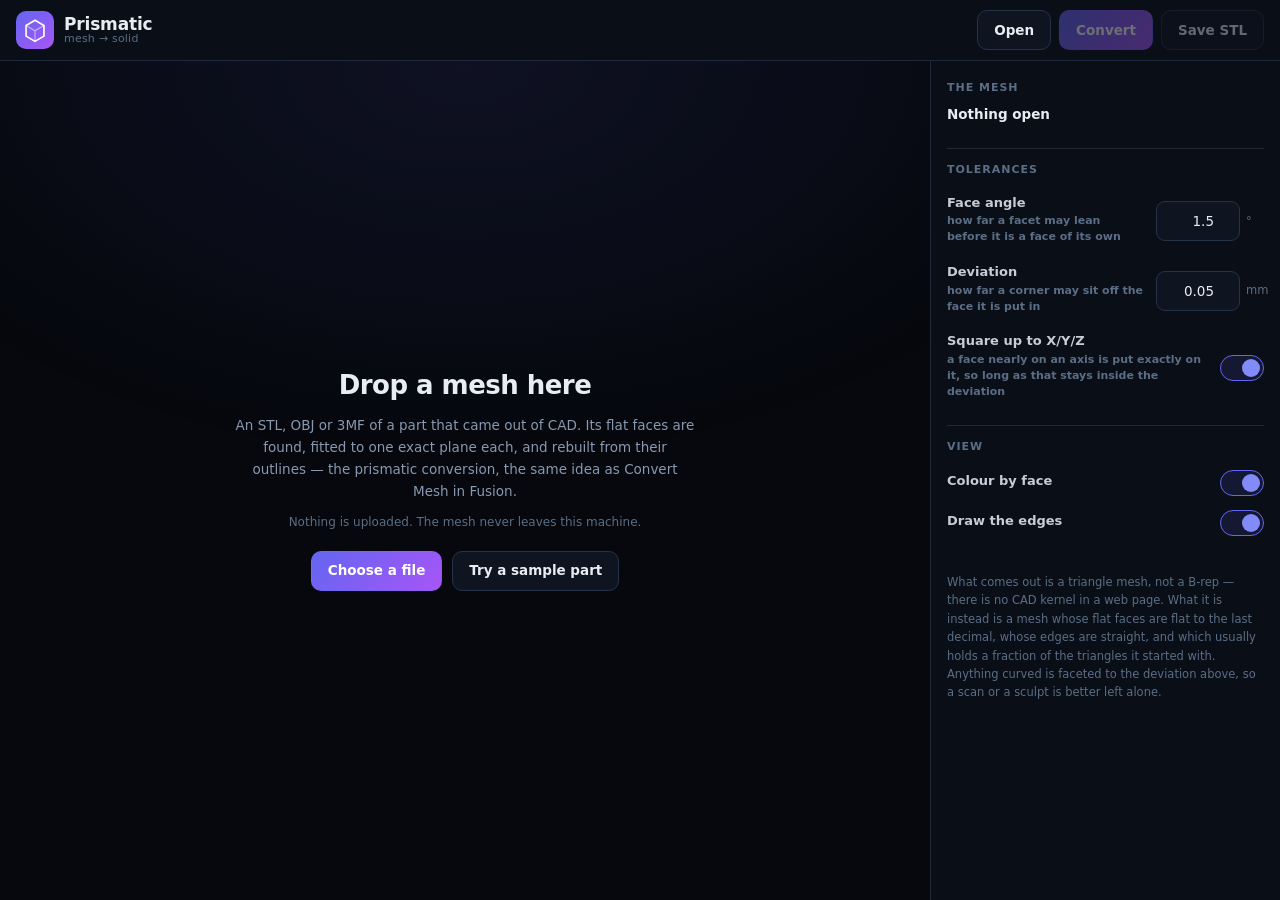
==== prismatic/index.html @ 657458a9 "Make it its own app rather than part of the slicer The conversion is a different job from slicing, s" ====
<!doctype html>
<html lang="en">
<head>
<meta charset="utf-8"/>
<meta name="viewport" content="width=device-width, initial-scale=1, viewport-fit=cover"/>
<meta name="color-scheme" content="dark"/>
<title>Prismatic — mesh to solid</title>
<meta name="description" content="Turn a triangle mesh back into a prismatic solid in the browser: the flat faces are found and fitted to one exact plane each, the corners are put back where their planes cross, and every face is rebuilt from its outline. Nothing is uploaded."/>
<link rel="icon" type="image/svg+xml" href="data:image/svg+xml,%3Csvg xmlns='http://www.w3.org/2000/svg' viewBox='0 0 32 32'%3E%3Crect width='32' height='32' rx='7' fill='%236366f1'/%3E%3Cpath d='M16 5l10 6v10l-10 6-10-6V11z' fill='none' stroke='white' stroke-width='2' stroke-linejoin='round' opacity='.95'/%3E%3Cpath d='M16 5v22M6 11l10 6 10-6' fill='none' stroke='white' stroke-width='1.4' opacity='.5'/%3E%3C/svg%3E"/>
<link rel="stylesheet" href="../styles/main.css"/>
<link rel="stylesheet" href="style.css"/>
</head>
<body>

<header class="pr-top">
  <div class="pr-brand">
    <span class="pr-mark" aria-hidden="true">
      <svg viewBox="0 0 32 32" width="26" height="26"><path d="M16 4l11 6.5v13L16 30 5 23.5v-13z" fill="none" stroke="currentColor" stroke-width="2" stroke-linejoin="round"/><path d="M5 10.5l11 6.5 11-6.5M16 17v13" fill="none" stroke="currentColor" stroke-width="1.3" opacity=".55"/></svg>
    </span>
    <span class="pr-name">Prismatic<small>mesh → solid</small></span>
  </div>
  <div class="pr-actions">
    <button class="pr-btn" id="btn-open" type="button">Open</button>
    <button class="pr-btn primary" id="btn-convert" type="button" disabled>Convert</button>
    <button class="pr-btn" id="btn-export" type="button" disabled>Save STL</button>
  </div>
</header>

<main class="pr-main">
  <section class="pr-stage">
    <canvas id="view"></canvas>

    <div class="pr-empty" id="empty">
      <div class="pr-empty-card">
        <h1>Drop a mesh here</h1>
        <p>An STL, OBJ or 3MF of a part that came out of CAD. Its flat faces are
           found, fitted to one exact plane each, and rebuilt from their outlines —
           the prismatic conversion, the same idea as Convert Mesh in Fusion.</p>
        <p class="pr-quiet">Nothing is uploaded. The mesh never leaves this machine.</p>
        <div class="pr-empty-row">
          <button class="pr-btn primary" id="btn-open-2" type="button">Choose a file</button>
          <button class="pr-btn" data-demo="stepped" type="button">Try a sample part</button>
        </div>
      </div>
    </div>

    <div class="pr-views" id="views" hidden>
      <button class="pr-view" data-view="iso" type="button">Iso</button>
      <button class="pr-view" data-view="top" type="button">Top</button>
      <button class="pr-view" data-view="front" type="button">Front</button>
      <button class="pr-view" data-view="left" type="button">Left</button>
    </div>

    <div class="pr-toast" id="toast" hidden></div>
  </section>

  <aside class="pr-panel" id="panel">
    <div class="pr-panel-scroll">

      <section class="pr-block">
        <h2 id="facts-head">The mesh</h2>
        <div class="pr-file" id="file-name">Nothing open</div>
        <dl class="pr-facts" id="facts"></dl>
        <div class="pr-verdict" id="verdict"></div>
      </section>

      <section class="pr-block">
        <h2>Tolerances</h2>
        <div class="pr-field">
          <label for="opt-angle">Face angle
            <small>how far a facet may lean before it is a face of its own</small>
          </label>
          <span class="pr-num"><input id="opt-angle" type="number" inputmode="decimal" min="0.1" max="30" step="0.1" value="1.5"><i>°</i></span>
        </div>
        <div class="pr-field">
          <label for="opt-deviation">Deviation
            <small>how far a corner may sit off the face it is put in</small>
          </label>
          <span class="pr-num"><input id="opt-deviation" type="number" inputmode="decimal" min="0.001" max="2" step="0.01" value="0.05"><i>mm</i></span>
        </div>
        <div class="pr-field">
          <label for="opt-square">Square up to X/Y/Z
            <small>a face nearly on an axis is put exactly on it, so long as that stays inside the deviation</small>
          </label>
          <span class="pr-switch"><input id="opt-square" type="checkbox" checked><i></i></span>
        </div>
      </section>

      <section class="pr-block" id="report-block" hidden>
        <h2>The rebuild</h2>
        <dl class="pr-facts" id="report"></dl>
        <div class="pr-row">
          <button class="pr-btn" id="btn-reset" type="button">Back to the mesh</button>
        </div>
      </section>

      <section class="pr-block">
        <h2>View</h2>
        <div class="pr-field">
          <label for="opt-shade">Colour by face</label>
          <span class="pr-switch"><input id="opt-shade" type="checkbox" checked><i></i></span>
        </div>
        <div class="pr-field">
          <label for="opt-edges">Draw the edges</label>
          <span class="pr-switch"><input id="opt-edges" type="checkbox" checked><i></i></span>
        </div>
      </section>

      <p class="pr-note">
        What comes out is a triangle mesh, not a B-rep — there is no CAD kernel
        in a web page. What it is instead is a mesh whose flat faces are flat to
        the last decimal, whose edges are straight, and which usually holds a
        fraction of the triangles it started with. Anything curved is faceted to
        the deviation above, so a scan or a sculpt is better left alone.
      </p>

    </div>
  </aside>
</main>

<input type="file" id="file-input" accept=".stl,.obj,.3mf,model/stl,model/3mf" hidden/>

<script src="../js/vendor/three.min.js"></script>
<script src="../js/vendor/earcut.js"></script>
<script src="../js/slicer/loaders.js"></script>
<script src="prismatic.js"></script>
<script src="viewer.js"></script>
<script src="app.js"></script>
</body>
</html>
---- styles/main.css ----
/* ============================================================
   ODPS Studio — Design System v2
   Global CSS: palette, typography, components, utilities
   ============================================================ */

/* ===== RESET & BASE ===== */
*, *::before, *::after {
  box-sizing: border-box;
  margin: 0;
  padding: 0;
}

:root {
  /* --- Palette --- */
  --primary: #6366f1;
  --primary-hover: #818cf8;
  --primary-dim: rgba(99, 102, 241, 0.12);
  --primary-glow: rgba(99, 102, 241, 0.25);

  --secondary: #a855f7;
  --secondary-dim: rgba(168, 85, 247, 0.12);

  --success: #34d399;
  --success-dim: rgba(52, 211, 153, 0.12);

  --warning: #fbbf24;
  --warning-dim: rgba(251, 191, 36, 0.12);

  --danger: #fb7185;
  --danger-dim: rgba(251, 113, 133, 0.12);

  --info: #22d3ee;
  --info-dim: rgba(34, 211, 238, 0.12);

  /* --- Neutrals (dark theme) --- */
  --bg: #06080d;
  --bg-elevated: #0a0e17;
  --surface: #0f1520;
  --surface-hover: #151d2b;
  --surface-active: #1a2538;

  --border: #1e2a3a;
  --border-hover: #253347;
  --border-focus: #334761;

  --text: #e8edf4;
  --text-secondary: #c5cdd8;
  --text-muted: #8899b0;
  --text-dim: #5a6e85;

  /* --- Compatibility aliases (old names → new) --- */
  --indigo: var(--primary);
  --indigo2: var(--primary-hover);
  --indigo-glow: var(--primary-glow);
  --ig: var(--primary-dim);
  --purple: var(--secondary);
  --emerald: var(--success);
  --amber: var(--warning);
  --rose: var(--danger);
  --cyan: var(--info);
  --bg2: var(--bg-elevated);
  --surface2: var(--surface-hover);
  --surface3: var(--surface-active);
  --border2: var(--border-hover);
  --border3: var(--border-focus);
  --text2: var(--text-secondary);
  --muted: var(--text-muted);
  --dim: var(--text-dim);
  /* Legacy shortcuts */
  --s1: var(--surface);
  --s2: var(--surface-hover);
  --s3: var(--surface-active);
  --br: var(--border);
  --br2: var(--border-hover);
  --t1: var(--text);
  --t2: var(--text-secondary);
  --mu: var(--text-muted);
  --di: var(--text-dim);

  /* --- Typography --- */
  --font-sans: 'Inter', system-ui, -apple-system, BlinkMacSystemFont, sans-serif;
  --font-mono: 'SF Mono', 'Fira Code', 'Cascadia Code', monospace;

  --text-xs: 0.6875rem;   /* 11px */
  --text-sm: 0.8125rem;   /* 13px */
  --text-base: 0.9375rem; /* 15px */
  --text-md: 1.0625rem;   /* 17px */
  --text-lg: 1.25rem;     /* 20px */
  --text-xl: 1.5rem;      /* 24px */
  --text-2xl: 2rem;       /* 32px */

  --leading-tight: 1.2;
  --leading-normal: 1.5;
  --leading-relaxed: 1.625;

  --tracking-tight: -0.02em;
  --tracking-normal: 0;
  --tracking-wide: 0.04em;

  /* --- Spacing (4px base) --- */
  --space-1: 4px;
  --space-2: 8px;
  --space-3: 12px;
  --space-4: 16px;
  --space-5: 20px;
  --space-6: 24px;
  --space-8: 32px;
  --space-10: 40px;
  --space-12: 48px;
  --space-16: 64px;

  /* --- Radius --- */
  --radius-sm: 6px;
  --radius: 8px;
  --radius-md: 12px;
  --radius-lg: 16px;
  --radius-xl: 20px;
  --radius-full: 9999px;

  /* --- Shadows --- */
  --shadow-sm: 0 1px 3px rgba(0, 0, 0, 0.2);
  --shadow: 0 4px 16px rgba(0, 0, 0, 0.3);
  --shadow-lg: 0 8px 32px rgba(0, 0, 0, 0.4);
  --shadow-glow: 0 4px 24px var(--primary-glow);

  /* --- Transitions --- */
  --transition-fast: 100ms ease;
  --transition: 200ms cubic-bezier(0.4, 0, 0.2, 1);
  --transition-slow: 300ms cubic-bezier(0.4, 0, 0.2, 1);

  /* --- Layout --- */
  --sidebar-width: 220px;
  --sidebar-collapsed: 52px;
  --topbar-height: 56px;
}

/* ===== BASE ===== */
html {
  scroll-behavior: smooth;
  -webkit-font-smoothing: antialiased;
  -moz-osx-font-smoothing: grayscale;
}

body {
  font-family: var(--font-sans);
  font-size: var(--text-base);
  line-height: var(--leading-normal);
  color: var(--text);
  background: var(--bg);
}

a {
  color: inherit;
  text-decoration: none;
}

button {
  cursor: pointer;
  border: none;
  background: none;
  font: inherit;
  color: inherit;
}

img, svg {
  display: block;
  max-width: 100%;
}

/* ===== FOCUS VISIBLE ===== */
:focus-visible {
  outline: 2px solid var(--primary);
  outline-offset: 2px;
  border-radius: var(--radius-sm);
}

:focus:not(:focus-visible) {
  outline: none;
}

/* ===== SCROLLBAR ===== */
::-webkit-scrollbar {
  width: 6px;
  height: 6px;
}
::-webkit-scrollbar-track {
  background: transparent;
}
::-webkit-scrollbar-thumb {
  background: var(--border);
  border-radius: var(--radius-full);
}
::-webkit-scrollbar-thumb:hover {
  background: var(--border-hover);
}

/* ===== TYPOGRAPHY ===== */
h1, h2, h3, h4, h5, h6 {
  font-weight: 700;
  line-height: var(--leading-tight);
  letter-spacing: var(--tracking-tight);
  color: var(--text);
}

h1 { font-size: var(--text-2xl); }
h2 { font-size: var(--text-xl); }
h3 { font-size: var(--text-lg); }
h4 { font-size: var(--text-md); }

.text-xs { font-size: var(--text-xs); }
.text-sm { font-size: var(--text-sm); }
.text-base { font-size: var(--text-base); }
.text-md { font-size: var(--text-md); }
.text-lg { font-size: var(--text-lg); }
.text-xl { font-size: var(--text-xl); }
.text-2xl { font-size: var(--text-2xl); }

.text-muted { color: var(--text-muted); }
.text-dim { color: var(--text-dim); }
.text-secondary { color: var(--text-secondary); }
.text-primary { color: var(--primary); }
.text-success { color: var(--success); }
.text-warning { color: var(--warning); }
.text-danger { color: var(--danger); }

.font-mono { font-family: var(--font-mono); }
.font-medium { font-weight: 500; }
.font-semibold { font-weight: 600; }
.font-bold { font-weight: 700; }
.font-extrabold { font-weight: 800; }

.uppercase { text-transform: uppercase; }
.tracking-wide { letter-spacing: var(--tracking-wide); }
.truncate { overflow: hidden; text-overflow: ellipsis; white-space: nowrap; }

/* ===== LAYOUT UTILITIES ===== */
.container {
  max-width: 1200px;
  margin: 0 auto;
  padding: 0 var(--space-6);
}

.flex { display: flex; }
.flex-col { flex-direction: column; }
.items-center { align-items: center; }
.items-start { align-items: flex-start; }
.items-end { align-items: flex-end; }
.justify-center { justify-content: center; }
.justify-between { justify-content: space-between; }
.justify-end { justify-content: flex-end; }
.flex-1 { flex: 1; }
.flex-shrink-0 { flex-shrink: 0; }
.gap-1 { gap: var(--space-1); }
.gap-2 { gap: var(--space-2); }
.gap-3 { gap: var(--space-3); }
.gap-4 { gap: var(--space-4); }
.gap-5 { gap: var(--space-5); }
.gap-6 { gap: var(--space-6); }

.grid { display: grid; }
.grid-cols-2 { grid-template-columns: repeat(2, 1fr); }
.grid-cols-3 { grid-template-columns: repeat(3, 1fr); }
.grid-cols-4 { grid-template-columns: repeat(4, 1fr); }

.w-full { width: 100%; }
.h-full { height: 100%; }
.min-w-0 { min-width: 0; }

.relative { position: relative; }
.absolute { position: absolute; }
.fixed { position: fixed; }
.inset-0 { inset: 0; }

.overflow-hidden { overflow: hidden; }
.overflow-auto { overflow: auto; }
.overflow-y-auto { overflow-y: auto; }

/* ===== SPACING UTILITIES ===== */
.p-2 { padding: var(--space-2); }
.p-3 { padding: var(--space-3); }
.p-4 { padding: var(--space-4); }
.p-5 { padding: var(--space-5); }
.p-6 { padding: var(--space-6); }

.px-2 { padding-left: var(--space-2); padding-right: var(--space-2); }
.px-3 { padding-left: var(--space-3); padding-right: var(--space-3); }
.px-4 { padding-left: var(--space-4); padding-right: var(--space-4); }
.px-6 { padding-left: var(--space-6); padding-right: var(--space-6); }

.py-2 { padding-top: var(--space-2); padding-bottom: var(--space-2); }
.py-3 { padding-top: var(--space-3); padding-bottom: var(--space-3); }
.py-4 { padding-top: var(--space-4); padding-bottom: var(--space-4); }
.py-6 { padding-top: var(--space-6); padding-bottom: var(--space-6); }

.mt-1 { margin-top: var(--space-1); }
.mt-2 { margin-top: var(--space-2); }
.mt-3 { margin-top: var(--space-3); }
.mt-4 { margin-top: var(--space-4); }
.mt-6 { margin-top: var(--space-6); }
.mt-8 { margin-top: var(--space-8); }

.mb-1 { margin-bottom: var(--space-1); }
.mb-2 { margin-bottom: var(--space-2); }
.mb-3 { margin-bottom: var(--space-3); }
.mb-4 { margin-bottom: var(--space-4); }
.mb-6 { margin-bottom: var(--space-6); }
.mb-8 { margin-bottom: var(--space-8); }

/* ===== COMPONENTS: BUTTONS ===== */
.btn {
  display: inline-flex;
  align-items: center;
  justify-content: center;
  gap: var(--space-2);
  padding: var(--space-2) var(--space-4);
  border-radius: var(--radius);
  font-size: var(--text-sm);
  font-weight: 600;
  line-height: 1;
  white-space: nowrap;
  transition: all var(--transition);
  border: 1px solid transparent;
}

.btn:disabled {
  opacity: 0.5;
  cursor: not-allowed;
}

.btn-primary {
  background: var(--primary);
  color: #fff;
  box-shadow: var(--shadow-glow);
}
.btn-primary:hover:not(:disabled) {
  background: var(--primary-hover);
  transform: translateY(-1px);
}

.btn-ghost {
  background: var(--surface);
  color: var(--text);
  border-color: var(--border);
}
.btn-ghost:hover:not(:disabled) {
  background: var(--surface-hover);
  border-color: var(--border-hover);
}

.btn-danger {
  background: var(--danger-dim);
  color: var(--danger);
  border-color: rgba(251, 113, 133, 0.2);
}
.btn-danger:hover:not(:disabled) {
  background: rgba(251, 113, 133, 0.2);
}

.btn-sm {
  padding: var(--space-1) var(--space-3);
  font-size: var(--text-xs);
  border-radius: var(--radius-sm);
}

.btn-lg {
  padding: var(--space-3) var(--space-6);
  font-size: var(--text-base);
}

.btn-icon {
  padding: var(--space-2);
  border-radius: var(--radius);
}

/* ===== COMPONENTS: INPUTS ===== */
.input {
  display: block;
  width: 100%;
  padding: var(--space-2) var(--space-3);
  background: var(--surface);
  border: 1px solid var(--border);
  border-radius: var(--radius);
  color: var(--text);
  font-size: var(--text-sm);
  font-family: var(--font-sans);
  line-height: var(--leading-normal);
  outline: none;
  transition: border-color var(--transition), box-shadow var(--transition);
}

.input::placeholder {
  color: var(--text-dim);
}

.input:focus {
  border-color: var(--primary);
  box-shadow: 0 0 0 3px var(--primary-dim);
}

.input:disabled {
  opacity: 0.5;
  cursor: not-allowed;
}

.input-error {
  border-color: var(--danger);
}
.input-error:focus {
  box-shadow: 0 0 0 3px var(--danger-dim);
}

label {
  display: block;
  font-size: var(--text-sm);
  font-weight: 600;
  color: var(--text-secondary);
  margin-bottom: var(--space-1);
}

.label-required::after {
  content: ' *';
  color: var(--danger);
}

.hint {
  font-size: var(--text-xs);
  color: var(--text-dim);
  margin-top: var(--space-1);
}

.error-text {
  font-size: var(--text-xs);
  color: var(--danger);
  margin-top: var(--space-1);
}

/* ===== COMPONENTS: CARDS ===== */
.card {
  background: var(--surface);
  border: 1px solid var(--border);
  border-radius: var(--radius-md);
  padding: var(--space-5);
  transition: border-color var(--transition), box-shadow var(--transition), transform var(--transition);
}

.card:hover {
  border-color: var(--border-hover);
}

.card-interactive:hover {
  box-shadow: var(--shadow);
  transform: translateY(-2px);
}

.card-header {
  display: flex;
  align-items: flex-start;
  justify-content: space-between;
  gap: var(--space-3);
  margin-bottom: var(--space-3);
}

.card-title {
  font-size: var(--text-md);
  font-weight: 600;
  overflow: hidden;
  text-overflow: ellipsis;
  white-space: nowrap;
}

.card-subtitle {
  font-size: var(--text-xs);
  color: var(--text-dim);
  font-family: var(--font-mono);
}

.card-desc {
  font-size: var(--text-sm);
  color: var(--text-muted);
  line-height: var(--leading-relaxed);
  display: -webkit-box;
  -webkit-line-clamp: 2;
  -webkit-box-orient: vertical;
  overflow: hidden;
}

/* ===== COMPONENTS: BADGES ===== */
.badge {
  display: inline-flex;
  align-items: center;
  gap: var(--space-1);
  padding: 2px var(--space-2);
  border-radius: var(--radius-full);
  font-size: var(--text-xs);
  font-weight: 600;
  text-transform: uppercase;
  letter-spacing: var(--tracking-wide);
  white-space: nowrap;
}

.badge-primary { background: var(--primary-dim); color: var(--primary); }
.badge-success { background: var(--success-dim); color: var(--success); }
.badge-warning { background: var(--warning-dim); color: var(--warning); }
.badge-danger { background: var(--danger-dim); color: var(--danger); }
.badge-info { background: var(--info-dim); color: var(--info); }
.badge-neutral { background: var(--surface-active); color: var(--text-muted); }

/* ===== COMPONENTS: TOASTS ===== */
.toast-container {
  position: fixed;
  bottom: var(--space-4);
  right: var(--space-4);
  z-index: 9999;
  display: flex;
  flex-direction: column;
  gap: var(--space-2);
  pointer-events: none;
}

.toast {
  display: flex;
  align-items: center;
  gap: var(--space-3);
  padding: var(--space-3) var(--space-4);
  background: var(--surface);
  border: 1px solid var(--border);
  border-radius: var(--radius);
  font-size: var(--text-sm);
  box-shadow: var(--shadow-lg);
  transform: translateY(100px);
  opacity: 0;
  transition: all var(--transition-slow);
  pointer-events: auto;
  max-width: 400px;
}

.toast.show {
  transform: translateY(0);
  opacity: 1;
}

.toast-success { border-left: 3px solid var(--success); }
.toast-error { border-left: 3px solid var(--danger); }
.toast-warning { border-left: 3px solid var(--warning); }
.toast-info { border-left: 3px solid var(--info); }

/* ===== COMPONENTS: MODAL ===== */
.modal-overlay {
  position: fixed;
  inset: 0;
  z-index: 1000;
  background: rgba(0, 0, 0, 0.6);
  backdrop-filter: blur(4px);
  display: flex;
  align-items: center;
  justify-content: center;
  opacity: 0;
  visibility: hidden;
  transition: all var(--transition);
}

.modal-overlay.show {
  opacity: 1;
  visibility: visible;
}

.modal {
  background: var(--surface);
  border: 1px solid var(--border);
  border-radius: var(--radius-lg);
  padding: var(--space-6);
  max-width: 480px;
  width: 90%;
  max-height: 80vh;
  overflow-y: auto;
  transform: scale(0.95);
  transition: transform var(--transition);
}

.modal-overlay.show .modal {
  transform: scale(1);
}

.modal-header {
  display: flex;
  align-items: center;
  justify-content: space-between;
  margin-bottom: var(--space-4);
}

.modal-title {
  font-size: var(--text-lg);
  font-weight: 700;
}

.modal-close {
  padding: var(--space-1);
  color: var(--text-muted);
  border-radius: var(--radius-sm);
  transition: all var(--transition);
}

.modal-close:hover {
  color: var(--text);
  background: var(--surface-hover);
}

/* ===== COMPONENTS: EMPTY STATE ===== */
.empty {
  text-align: center;
  padding: var(--space-16) var(--space-6);
  color: var(--text-muted);
}

.empty-icon {
  font-size: 3rem;
  margin-bottom: var(--space-4);
  opacity: 0.5;
}

.empty-title {
  font-size: var(--text-lg);
  font-weight: 600;
  color: var(--text);
  margin-bottom: var(--space-2);
}

.empty-desc {
  font-size: var(--text-sm);
  margin-bottom: var(--space-6);
  max-width: 400px;
  margin-left: auto;
  margin-right: auto;
}

.empty-actions {
  display: flex;
  gap: var(--space-3);
  justify-content: center;
  flex-wrap: wrap;
}

/* ===== COMPONENTS: SIDEBAR ===== */
.sidebar {
  position: fixed;
  top: 0;
  left: 0;
  bottom: 0;
  width: var(--sidebar-width);
  background: var(--surface);
  border-right: 1px solid var(--border);
  display: flex;
  flex-direction: column;
  z-index: 100;
  transition: width var(--transition);
}

.sidebar.collapsed {
  width: var(--sidebar-collapsed);
}

.sidebar.collapsed .sidebar-label,
.sidebar.collapsed .sidebar-section-title,
.sidebar.collapsed .sidebar-search {
  display: none;
}

.sidebar-header {
  display: flex;
  align-items: center;
  gap: var(--space-3);
  padding: var(--space-4);
  border-bottom: 1px solid var(--border);
  font-weight: 700;
  font-size: var(--text-md);
  white-space: nowrap;
  overflow: hidden;
}

.sidebar-logo {
  width: 32px;
  height: 32px;
  background: linear-gradient(135deg, var(--primary), var(--secondary));
  border-radius: var(--radius-sm);
  display: flex;
  align-items: center;
  justify-content: center;
  flex-shrink: 0;
}

.sidebar-logo svg {
  width: 16px;
  height: 16px;
  color: #fff;
}

.sidebar-search {
  padding: var(--space-3);
}

.sidebar-search input {
  width: 100%;
  padding: var(--space-2) var(--space-3);
  padding-left: 32px;
  background: var(--surface-hover) url("data:image/svg+xml,%3Csvg xmlns='http://www.w3.org/2000/svg' width='14' height='14' viewBox='0 0 24 24' fill='none' stroke='%235a6e85' stroke-width='2'%3E%3Ccircle cx='11' cy='11' r='8'/%3E%3Cline x1='21' y1='21' x2='16.65' y2='16.65'/%3E%3C/svg%3E") 10px center no-repeat;
  border: 1px solid var(--border);
  border-radius: var(--radius-sm);
  color: var(--text);
  font-size: var(--text-sm);
  outline: none;
}

.sidebar-search input:focus {
  border-color: var(--primary);
}

.sidebar-nav {
  flex: 1;
  overflow-y: auto;
  padding: var(--space-2);
}

.sidebar-section {
  padding: var(--space-2) 0;
  border-bottom: 1px solid var(--border);
}

.sidebar-section-title {
  font-size: var(--text-xs);
  text-transform: uppercase;
  letter-spacing: var(--tracking-wide);
  color: var(--text-dim);
  font-weight: 700;
  padding: var(--space-2) var(--space-3);
}

.sidebar-link {
  display: flex;
  align-items: center;
  gap: var(--space-3);
  padding: var(--space-2) var(--space-3);
  border-radius: var(--radius-sm);
  font-size: var(--text-sm);
  color: var(--text-muted);
  transition: all var(--transition);
}

.sidebar-link:hover {
  color: var(--text);
  background: var(--surface-hover);
}

.sidebar-link.active {
  color: var(--primary);
  background: var(--primary-dim);
}

.sidebar-link svg {
  width: 16px;
  height: 16px;
  flex-shrink: 0;
}

.sidebar-footer {
  padding: var(--space-3);
  border-top: 1px solid var(--border);
}

/* ===== COMPONENTS: TOPBAR ===== */
.topbar {
  position: fixed;
  top: 0;
  left: var(--sidebar-width);
  right: 0;
  height: var(--topbar-height);
  background: rgba(6, 8, 13, 0.8);
  backdrop-filter: blur(12px);
  border-bottom: 1px solid var(--border);
  display: flex;
  align-items: center;
  gap: var(--space-3);
  padding: 0 var(--space-4);
  z-index: 90;
  transition: left var(--transition);
}

.sidebar.collapsed ~ .topbar {
  left: var(--sidebar-collapsed);
}

.topbar-title {
  font-size: var(--text-md);
  font-weight: 600;
  flex: 1;
  min-width: 0;
  overflow: hidden;
  text-overflow: ellipsis;
  white-space: nowrap;
}

.topbar-actions {
  display: flex;
  gap: var(--space-2);
  flex-shrink: 0;
}

/* ===== COMPONENTS: TABLE ===== */
.table {
  width: 100%;
  border-collapse: collapse;
}

.table th {
  text-align: left;
  padding: var(--space-2) var(--space-3);
  font-size: var(--text-xs);
  font-weight: 600;
  text-transform: uppercase;
  letter-spacing: var(--tracking-wide);
  color: var(--text-dim);
  border-bottom: 1px solid var(--border);
}

.table td {
  padding: var(--space-3);
  font-size: var(--text-sm);
  border-bottom: 1px solid var(--border);
  vertical-align: middle;
}

.table tr:hover td {
  background: var(--surface);
}

/* ===== COMPONENTS: CHIPS ===== */
.chips {
  display: flex;
  flex-wrap: wrap;
  gap: var(--space-1);
}

.chip {
  display: inline-flex;
  align-items: center;
  gap: var(--space-1);
  padding: var(--space-1) var(--space-2);
  border-radius: var(--radius-sm);
  background: var(--surface-hover);
  border: 1px solid var(--border);
  font-size: var(--text-xs);
  color: var(--text-muted);
  cursor: pointer;
  transition: all var(--transition);
}

.chip:hover {
  border-color: var(--primary);
  color: var(--primary);
}

.chip.active {
  background: var(--primary-dim);
  border-color: var(--primary);
  color: var(--primary);
}

/* ===== COMPONENTS: TOOLBAR ===== */
.toolbar {
  display: flex;
  align-items: center;
  gap: var(--space-3);
  margin-bottom: var(--space-6);
  flex-wrap: wrap;
}

.search-box {
  position: relative;
  flex: 1;
  min-width: 200px;
  max-width: 360px;
}

.search-box input {
  width: 100%;
  padding-left: 36px;
}

.search-box svg {
  position: absolute;
  left: var(--space-3);
  top: 50%;
  transform: translateY(-50%);
  width: 16px;
  height: 16px;
  color: var(--text-dim);
  pointer-events: none;
}

/* ===== COMPONENTS: STATS ===== */
.stats {
  display: grid;
  grid-template-columns: repeat(auto-fit, minmax(180px, 1fr));
  gap: var(--space-4);
  margin-bottom: var(--space-8);
}

.stat-card {
  background: var(--surface);
  border: 1px solid var(--border);
  border-radius: var(--radius-lg);
  padding: var(--space-5);
  display: flex;
  align-items: center;
  gap: var(--space-4);
}

.stat-icon {
  width: 48px;
  height: 48px;
  border-radius: var(--radius-md);
  display: flex;
  align-items: center;
  justify-content: center;
  font-size: 1.5rem;
  flex-shrink: 0;
}

.stat-icon.primary { background: var(--primary-dim); }
.stat-icon.success { background: var(--success-dim); }
.stat-icon.warning { background: var(--warning-dim); }
.stat-icon.danger { background: var(--danger-dim); }
.stat-icon.info { background: var(--info-dim); }

.stat-value {
  font-size: var(--text-xl);
  font-weight: 700;
  line-height: 1;
}

.stat-label {
  font-size: var(--text-xs);
  color: var(--text-dim);
  margin-top: var(--space-1);
}

/* ===== COMPONENTS: VIEW TOGGLE ===== */
.view-toggle {
  display: flex;
  background: var(--surface);
  border-radius: var(--radius);
  overflow: hidden;
  border: 1px solid var(--border);
}

.view-toggle button {
  padding: var(--space-2) var(--space-3);
  color: var(--text-dim);
  transition: all var(--transition);
  font-size: var(--text-sm);
}

.view-toggle button.active {
  background: var(--primary);
  color: #fff;
}

/* ===== COMPONENTS: PROGRESS BAR ===== */
.progress-bar {
  height: 4px;
  background: var(--surface-hover);
  border-radius: var(--radius-full);
  overflow: hidden;
}

.progress-fill {
  height: 100%;
  background: linear-gradient(90deg, var(--primary), var(--secondary));
  border-radius: var(--radius-full);
  transition: width var(--transition-slow);
}

/* ===== RESPONSIVE ===== */
@media (max-width: 1024px) {
  .sidebar {
    transform: translateX(-100%);
  }
  .sidebar.open {
    transform: translateX(0);
  }
  .topbar {
    left: 0;
  }
  .main-content {
    margin-left: 0 !important;
  }
}

@media (max-width: 768px) {
  .container {
    padding: 0 var(--space-4);
  }
  .grid-cols-3 {
    grid-template-columns: 1fr;
  }
  .grid-cols-2 {
    grid-template-columns: 1fr;
  }
  .stats {
    grid-template-columns: repeat(2, 1fr);
  }
  .toolbar {
    flex-direction: column;
    align-items: stretch;
  }
  .search-box {
    max-width: 100%;
  }
  .topbar-actions .btn span {
    display: none;
  }
}

@media (max-width: 480px) {
  .stats {
    grid-template-columns: 1fr;
  }
}

/* ===== ANIMATIONS ===== */
@keyframes fadeIn {
  from { opacity: 0; transform: translateY(8px); }
  to { opacity: 1; transform: translateY(0); }
}

@keyframes slideIn {
  from { opacity: 0; transform: translateX(-8px); }
  to { opacity: 1; transform: translateX(0); }
}

@keyframes pulse {
  0%, 100% { opacity: 1; }
  50% { opacity: 0.4; }
}

.animate-fade-in {
  animation: fadeIn 0.3s ease forwards;
}

.animate-slide-in {
  animation: slideIn 0.3s ease forwards;
}

/* ===== UTILITY: SCREEN READER ONLY ===== */
.sr-only {
  position: absolute;
  width: 1px;
  height: 1px;
  padding: 0;
  margin: -1px;
  overflow: hidden;
  clip: rect(0, 0, 0, 0);
  white-space: nowrap;
  border: 0;
}

/* ===== UTILITY: DIVIDER ===== */
.divider {
  height: 1px;
  background: var(--border);
  border: none;
  margin: var(--space-4) 0;
}

/* ===== UTILITY: LOADING SPINNER ===== */
.spinner {
  width: 20px;
  height: 20px;
  border: 2px solid var(--border);
  border-top-color: var(--primary);
  border-radius: 50%;
  animation: spin 0.6s linear infinite;
}

@keyframes spin {
  to { transform: rotate(360deg); }
}

/* ===== HERO SLIDER ===== */
#heroSliderWrap { position: relative; }
#heroSlider { transition: opacity 0.35s ease, transform 0.35s ease; }

.hero-dots {
  display: flex; justify-content: center; gap: 8px;
  margin-top: var(--space-6);
}
.hero-dot {
  width: 10px; height: 10px; border-radius: 50%;
  background: var(--border); border: none; cursor: pointer;
  transition: all var(--transition); padding: 0;
}
.hero-dot.active { background: var(--primary); width: 28px; border-radius: 5px; }
.hero-dot:hover { background: var(--primary-dim); }

.hero-arrow {
  position: absolute; top: 50%; transform: translateY(-50%);
  width: 40px; height: 40px; border-radius: 50%;
  background: var(--surface); border: 1px solid var(--border);
  color: var(--text); font-size: 1.2rem; cursor: pointer;
  display: flex; align-items: center; justify-content: center;
  transition: all var(--transition); z-index: 2;
  opacity: 0;
}
#heroSliderWrap:hover .hero-arrow { opacity: 1; }
.hero-arrow:hover { background: var(--primary); color: #fff; border-color: var(--primary); }
.hero-arrow-prev { left: var(--space-4); }
.hero-arrow-next { right: var(--space-4); }

@media(max-width: 768px) {
  .hero-arrow { display: none; }
  .hero-dots { margin-top: var(--space-4); }
}

/* ===== SCROLL REVEAL ===== */
.reveal {
  opacity: 0; transform: translateY(24px);
  transition: opacity 0.6s ease, transform 0.6s ease;
}
.reveal.revealed {
  opacity: 1; transform: translateY(0);
}
.reveal-stagger > *:nth-child(1) { transition-delay: 0ms; }
.reveal-stagger > *:nth-child(2) { transition-delay: 80ms; }
.reveal-stagger > *:nth-child(3) { transition-delay: 160ms; }
.reveal-stagger > *:nth-child(4) { transition-delay: 240ms; }
.reveal-stagger > *:nth-child(5) { transition-delay: 320ms; }
.reveal-stagger > *:nth-child(6) { transition-delay: 400ms; }

/* ===== ANIMATED COUNTER ===== */
[data-counter] { font-variant-numeric: tabular-nums; }

/* ===== HERO STATS ===== */
.hero-stats {
  display: flex; justify-content: center; gap: var(--space-8);
  margin-top: var(--space-10); padding-top: var(--space-8);
  border-top: 1px solid var(--border);
}
.hero-stat { text-align: center; }
.hero-stat-value {
  font-size: 1.8rem; font-weight: 800;
  background: linear-gradient(135deg, var(--primary), var(--secondary));
  -webkit-background-clip: text; -webkit-text-fill-color: transparent;
  background-clip: text;
}
.hero-stat-label { font-size: var(--text-xs); color: var(--text-dim); margin-top: 2px; }

@media(max-width: 640px) {
  .hero-stats { gap: var(--space-5); }
  .hero-stat-value { font-size: 1.4rem; }
}

/* ===== NOTIFICATIONS PANEL ===== */
.notifications-panel {
  position: fixed; top: 0; right: -400px; width: 380px; height: 100vh;
  background: var(--surface); border-left: 1px solid var(--border);
  z-index: 200; transition: right 0.3s ease;
  display: flex; flex-direction: column;
}
.notifications-panel.open { right: 0; }
.notif-header {
  padding: var(--space-4);
  border-bottom: 1px solid var(--border);
  display: flex; align-items: center; justify-content: space-between;
  flex-shrink: 0;
}
.notif-header h3 { font-size: var(--text-md); font-weight: 700; }
.notif-mark-all {
  font-size: var(--text-xs); color: var(--primary);
  background: none; border: none; cursor: pointer;
}
.notif-list { flex: 1; overflow-y: auto; }
.notif-item {
  padding: var(--space-3) var(--space-4);
  border-bottom: 1px solid var(--border);
  border-left: 3px solid transparent;
  display: flex; align-items: flex-start; gap: var(--space-2);
  cursor: pointer; transition: background var(--transition);
}
.notif-item:hover { background: var(--surface-hover); }
.notif-item.read { opacity: 0.5; }
.notif-icon { font-size: 1rem; flex-shrink: 0; padding-top: 2px; }
.notif-content { flex: 1; min-width: 0; }
.notif-text { font-size: var(--text-sm); color: var(--text); line-height: 1.4; }
.notif-time { font-size: var(--text-xs); color: var(--text-dim); margin-top: 2px; }
.notif-act {
  font-size: var(--text-xs); color: var(--primary); white-space: nowrap;
  padding: var(--space-1) var(--space-2); flex-shrink: 0;
  align-self: center;
}
.notif-empty {
  padding: var(--space-8) var(--space-4);
  text-align: center; color: var(--text-dim); font-size: var(--text-sm);
}

/* Toast with action link */
.toast-act {
  font-size: var(--text-xs); color: var(--primary); font-weight: 600;
  margin-left: var(--space-2); text-decoration: underline;
  background: none; border: none; cursor: pointer;
}

/* Bell button in topbar */
.bell-btn {
  position: relative; padding: var(--space-2);
  background: none; border: none; color: var(--text-muted);
  font-size: 1.1rem; cursor: pointer; border-radius: var(--radius);
  transition: all var(--transition);
}
.bell-btn:hover { background: var(--surface-hover); color: var(--text); }
.bell-badge {
  position: absolute; top: 2px; right: 2px;
  width: 8px; height: 8px; border-radius: 50%;
  background: var(--danger); border: 2px solid var(--bg);
}

@media(max-width: 480px) {
  .notifications-panel { width: 100%; right: -100%; }
}

/* ===== SKIP LINK ===== */
.skip-link {
  position: absolute; top: -100%; left: 50%; transform: translateX(-50%);
  background: var(--primary); color: #fff; padding: var(--space-2) var(--space-4);
  border-radius: 0 0 var(--radius) var(--radius); z-index: 9999;
  font-size: var(--text-sm); font-weight: 600;
  transition: top 0.2s ease;
}
.skip-link:focus { top: 0; }
---- prismatic/style.css ----
/* ============================================================
   Prismatic — mesh to solid.
   Layout and components; the palette comes from styles/main.css.
   ============================================================ */

html, body { height: 100%; }
body {
  background: var(--bg);
  color: var(--text);
  font-family: var(--font, ui-sans-serif, system-ui, -apple-system, "Segoe UI", Roboto, sans-serif);
  display: flex;
  flex-direction: column;
  overflow: hidden;
  -webkit-tap-highlight-color: transparent;
}

/* ---- Header --------------------------------------------------------- */

.pr-top {
  flex: none;
  display: flex;
  align-items: center;
  gap: 16px;
  padding: 10px 16px;
  background: var(--bg-elevated);
  border-bottom: 1px solid var(--border);
}
.pr-brand { display: flex; align-items: center; gap: 10px; min-width: 0; }
.pr-mark {
  display: grid; place-items: center;
  width: 38px; height: 38px; border-radius: 10px;
  background: linear-gradient(140deg, var(--primary), var(--secondary));
  color: #fff; flex: none;
}
.pr-name { font-size: 17px; font-weight: 650; letter-spacing: -.01em; line-height: 1.1; }
.pr-name small { display: block; font-size: 11px; font-weight: 500; color: var(--text-dim); letter-spacing: .02em; }
.pr-actions { margin-left: auto; display: flex; gap: 8px; }

/* ---- Buttons -------------------------------------------------------- */

.pr-btn {
  min-height: 40px;
  padding: 0 16px;
  border-radius: 10px;
  border: 1px solid var(--border-hover);
  background: var(--surface);
  color: var(--text);
  font: inherit;
  font-size: 13.5px;
  font-weight: 550;
  white-space: nowrap;
  cursor: pointer;
  transition: background .14s, border-color .14s, opacity .14s;
}
.pr-btn:hover:not(:disabled) { background: var(--surface-hover); border-color: var(--border-focus); }
.pr-btn:active:not(:disabled) { background: var(--surface-active); }
.pr-btn:disabled { opacity: .4; cursor: default; }
.pr-btn.primary {
  border-color: transparent;
  background: linear-gradient(135deg, var(--primary), var(--secondary));
  color: #fff;
}
.pr-btn.primary:hover:not(:disabled) { filter: brightness(1.08); }
.pr-btn:focus-visible { outline: 2px solid var(--primary-hover); outline-offset: 2px; }

/* ---- Layout --------------------------------------------------------- */

.pr-main { flex: 1 1 auto; display: flex; min-height: 0; }
.pr-stage { position: relative; flex: 1 1 auto; min-width: 0; }
#view { display: block; width: 100%; height: 100%; touch-action: none; }

.pr-panel {
  flex: none;
  width: 350px;
  background: var(--bg-elevated);
  border-left: 1px solid var(--border);
  display: flex;
  min-height: 0;
}
.pr-panel-scroll { flex: 1 1 auto; overflow-y: auto; padding: 6px 16px 24px; -webkit-overflow-scrolling: touch; }

.pr-block { padding: 14px 0; border-bottom: 1px solid var(--border); }
.pr-block:last-of-type { border-bottom: 0; }
.pr-block[hidden] { display: none; }
.pr-block h2 {
  font-size: 11px; font-weight: 650; letter-spacing: .09em; text-transform: uppercase;
  color: var(--text-dim); margin-bottom: 10px;
}

/* ---- Facts ---------------------------------------------------------- */

.pr-file {
  font-size: 13.5px; font-weight: 550; color: var(--text);
  margin-bottom: 10px; overflow-wrap: anywhere;
}
.pr-facts { display: grid; grid-template-columns: auto 1fr; gap: 6px 12px; font-size: 13px; }
.pr-facts dt { color: var(--text-muted); }
.pr-facts dd { text-align: right; font-variant-numeric: tabular-nums; color: var(--text); }
.pr-facts dd b { font-weight: 600; }
.pr-facts dd .down { color: var(--success); }

.pr-verdict {
  margin-top: 12px; padding: 10px 12px; border-radius: 10px;
  font-size: 12.5px; line-height: 1.55;
  background: var(--surface); border: 1px solid var(--border); color: var(--text-secondary);
}
.pr-verdict:empty { display: none; }
.pr-verdict.warn { background: var(--warning-dim); border-color: rgba(251, 191, 36, .32); color: var(--warning); }
.pr-verdict.bad { background: var(--danger-dim); border-color: rgba(251, 113, 133, .35); color: var(--danger); }
.pr-verdict.good { background: var(--success-dim); border-color: rgba(52, 211, 153, .3); color: var(--success); }

/* ---- Fields --------------------------------------------------------- */

.pr-field {
  display: flex; align-items: center; gap: 12px;
  padding: 7px 0;
}
.pr-field label { flex: 1 1 auto; font-size: 13px; color: var(--text-secondary); line-height: 1.35; }
.pr-field label small { display: block; font-size: 11px; color: var(--text-dim); line-height: 1.45; margin-top: 2px; }
.pr-num { flex: none; display: inline-flex; align-items: center; gap: 6px; }
.pr-num input {
  width: 84px; min-height: 40px; padding: 8px 10px;
  border-radius: 9px; border: 1px solid var(--border-hover);
  background: var(--surface); color: var(--text);
  font: inherit; font-size: 13.5px; text-align: right;
  font-variant-numeric: tabular-nums;
}
.pr-num input:focus { outline: none; border-color: var(--primary); }
.pr-num i { font-style: normal; font-size: 11.5px; color: var(--text-dim); width: 18px; }

.pr-switch { flex: none; position: relative; display: inline-block; width: 44px; height: 26px; }
.pr-switch input { position: absolute; inset: 0; opacity: 0; margin: 0; cursor: pointer; z-index: 1; }
.pr-switch i {
  position: absolute; inset: 0; border-radius: 999px;
  background: var(--surface-active); border: 1px solid var(--border-hover);
  transition: background .16s, border-color .16s;
}
.pr-switch i::after {
  content: ''; position: absolute; top: 3px; left: 3px;
  width: 18px; height: 18px; border-radius: 50%;
  background: var(--text-dim); transition: transform .16s, background .16s;
}
.pr-switch input:checked + i { background: var(--primary-dim); border-color: var(--primary); }
.pr-switch input:checked + i::after { transform: translateX(18px); background: var(--primary-hover); }
.pr-switch input:focus-visible + i { outline: 2px solid var(--primary-hover); outline-offset: 2px; }

.pr-row { display: flex; gap: 8px; margin-top: 12px; }
.pr-row .pr-btn { flex: 1 1 auto; }

.pr-note { font-size: 11.5px; line-height: 1.6; color: var(--text-dim); padding: 16px 0 0; }

/* ---- Empty state ---------------------------------------------------- */

.pr-empty {
  position: absolute; inset: 0;
  display: grid; place-items: center;
  padding: 24px;
  background: radial-gradient(120% 80% at 50% 0%, rgba(99, 102, 241, .1), transparent 60%);
}
.pr-empty[hidden] { display: none; }
.pr-empty-card { max-width: 460px; text-align: center; }
.pr-empty-card h1 { font-size: 26px; font-weight: 640; letter-spacing: -.02em; margin-bottom: 12px; }
.pr-empty-card p { font-size: 13.5px; line-height: 1.65; color: var(--text-muted); margin-bottom: 10px; }
.pr-quiet { font-size: 12px !important; color: var(--text-dim) !important; }
.pr-empty-row { display: flex; gap: 10px; justify-content: center; margin-top: 18px; flex-wrap: wrap; }
.pr-stage.over .pr-empty { background: rgba(99, 102, 241, .12); outline: 2px dashed var(--primary); outline-offset: -14px; }

/* ---- Viewport furniture --------------------------------------------- */

.pr-views {
  position: absolute; left: 14px; bottom: 14px;
  display: flex; gap: 4px; padding: 4px;
  border-radius: 11px; background: rgba(10, 14, 23, .82);
  border: 1px solid var(--border); backdrop-filter: blur(8px);
}
.pr-views[hidden] { display: none; }
.pr-view {
  min-height: 32px; padding: 0 11px; border-radius: 8px; border: 0;
  background: transparent; color: var(--text-muted);
  font: inherit; font-size: 12.5px; font-weight: 550; cursor: pointer;
}
.pr-view:hover { background: var(--surface-hover); color: var(--text); }
.pr-view.on { background: var(--primary-dim); color: var(--primary-hover); }

.pr-toast {
  position: absolute; left: 50%; top: 18px; transform: translateX(-50%);
  max-width: min(560px, calc(100% - 32px));
  padding: 10px 16px; border-radius: 10px;
  background: rgba(10, 14, 23, .95); border: 1px solid var(--border);
  color: var(--text-secondary); font-size: 13px; line-height: 1.5;
  box-shadow: 0 10px 30px rgba(0, 0, 0, .45);
}
.pr-toast[hidden] { display: none; }
.pr-toast.bad { border-color: rgba(251, 113, 133, .45); color: var(--danger); }
.pr-toast.good { border-color: rgba(52, 211, 153, .4); color: var(--success); }

/* ---- Narrow ---------------------------------------------------------- */

@media (max-width: 860px) {
  .pr-main { flex-direction: column; }
  .pr-panel { width: auto; border-left: 0; border-top: 1px solid var(--border); max-height: 46vh; }
  .pr-stage { min-height: 42vh; }
  .pr-name small { display: none; }
  .pr-btn { padding: 0 12px; }
}
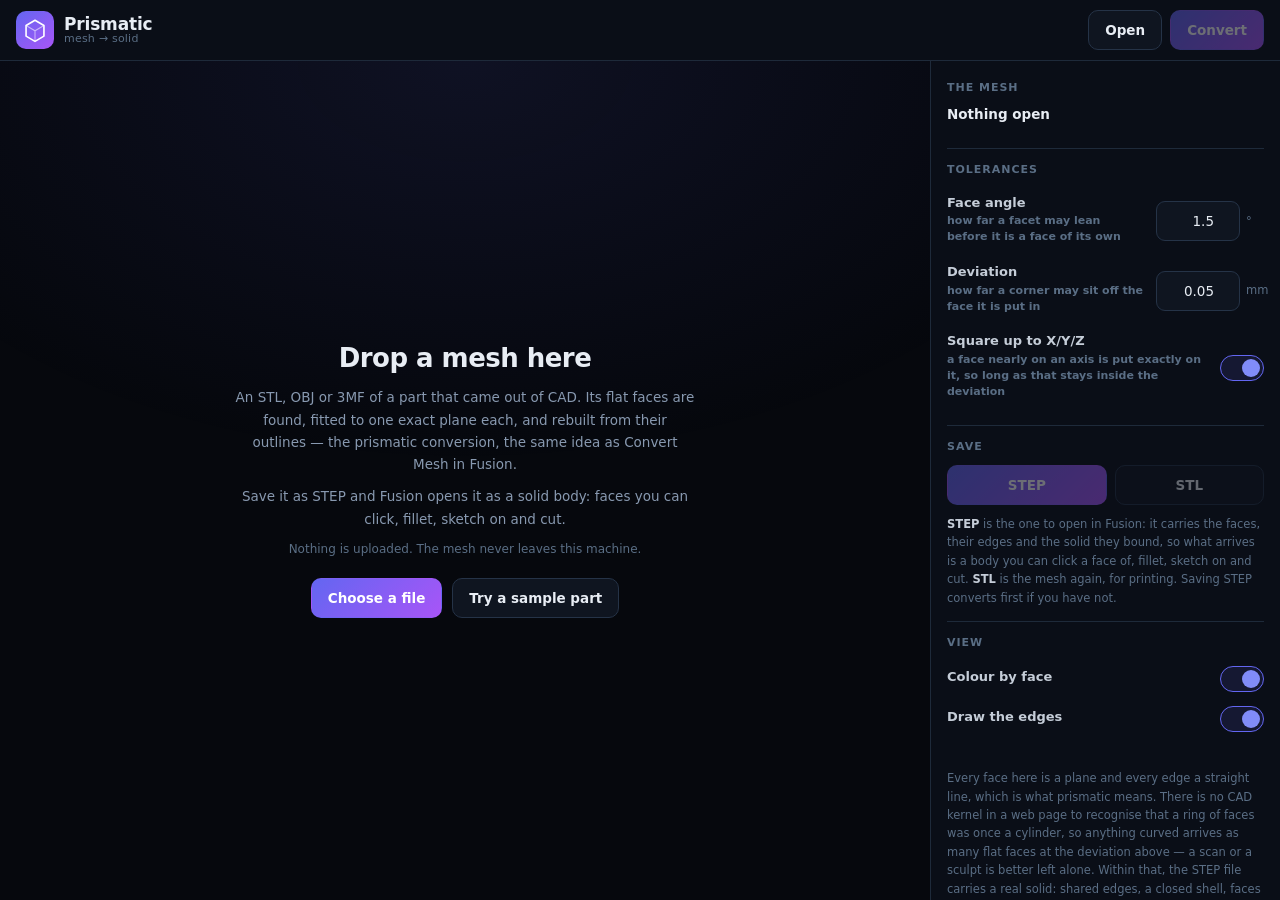
==== commit 0881f517: "Save the solid as STEP, which Fusion opens as a body An STL is a bag of triangles that whoever opens" ====
--- a/prismatic/index.html
+++ b/prismatic/index.html
@@ -4,8 +4,8 @@
 <meta charset="utf-8"/>
 <meta name="viewport" content="width=device-width, initial-scale=1, viewport-fit=cover"/>
 <meta name="color-scheme" content="dark"/>
-<title>Prismatic — mesh to solid</title>
-<meta name="description" content="Turn a triangle mesh back into a prismatic solid in the browser: the flat faces are found and fitted to one exact plane each, the corners are put back where their planes cross, and every face is rebuilt from its outline. Nothing is uploaded."/>
+<title>Prismatic — mesh to STEP solid</title>
+<meta name="description" content="Turn a triangle mesh back into a prismatic solid in the browser and save it as STEP: the flat faces are found and fitted to one exact plane each, the corners are put back where their planes cross, and every face is rebuilt from its outline. Fusion opens the result as a solid body you can edit. Nothing is uploaded."/>
 <link rel="icon" type="image/svg+xml" href="data:image/svg+xml,%3Csvg xmlns='http://www.w3.org/2000/svg' viewBox='0 0 32 32'%3E%3Crect width='32' height='32' rx='7' fill='%236366f1'/%3E%3Cpath d='M16 5l10 6v10l-10 6-10-6V11z' fill='none' stroke='white' stroke-width='2' stroke-linejoin='round' opacity='.95'/%3E%3Cpath d='M16 5v22M6 11l10 6 10-6' fill='none' stroke='white' stroke-width='1.4' opacity='.5'/%3E%3C/svg%3E"/>
 <link rel="stylesheet" href="../styles/main.css"/>
 <link rel="stylesheet" href="style.css"/>
@@ -22,7 +22,6 @@
   <div class="pr-actions">
     <button class="pr-btn" id="btn-open" type="button">Open</button>
     <button class="pr-btn primary" id="btn-convert" type="button" disabled>Convert</button>
-    <button class="pr-btn" id="btn-export" type="button" disabled>Save STL</button>
   </div>
 </header>
 
@@ -36,6 +35,8 @@
         <p>An STL, OBJ or 3MF of a part that came out of CAD. Its flat faces are
            found, fitted to one exact plane each, and rebuilt from their outlines —
            the prismatic conversion, the same idea as Convert Mesh in Fusion.</p>
+        <p>Save it as STEP and Fusion opens it as a solid body: faces you can
+           click, fillet, sketch on and cut.</p>
         <p class="pr-quiet">Nothing is uploaded. The mesh never leaves this machine.</p>
         <div class="pr-empty-row">
           <button class="pr-btn primary" id="btn-open-2" type="button">Choose a file</button>
@@ -95,6 +96,21 @@
       </section>
 
       <section class="pr-block">
+        <h2>Save</h2>
+        <div class="pr-row">
+          <button class="pr-btn primary" id="btn-step" type="button" disabled>STEP</button>
+          <button class="pr-btn" id="btn-stl" type="button" disabled>STL</button>
+        </div>
+        <p class="pr-hint">
+          <b>STEP</b> is the one to open in Fusion: it carries the faces, their
+          edges and the solid they bound, so what arrives is a body you can
+          click a face of, fillet, sketch on and cut. <b>STL</b> is the mesh
+          again, for printing. Saving STEP converts first if you have not.
+        </p>
+        <dl class="pr-facts" id="saved"></dl>
+      </section>
+
+      <section class="pr-block">
         <h2>View</h2>
         <div class="pr-field">
           <label for="opt-shade">Colour by face</label>
@@ -107,11 +123,13 @@
       </section>
 
       <p class="pr-note">
-        What comes out is a triangle mesh, not a B-rep — there is no CAD kernel
-        in a web page. What it is instead is a mesh whose flat faces are flat to
-        the last decimal, whose edges are straight, and which usually holds a
-        fraction of the triangles it started with. Anything curved is faceted to
-        the deviation above, so a scan or a sculpt is better left alone.
+        Every face here is a plane and every edge a straight line, which is what
+        prismatic means. There is no CAD kernel in a web page to recognise that
+        a ring of faces was once a cylinder, so anything curved arrives as many
+        flat faces at the deviation above — a scan or a sculpt is better left
+        alone. Within that, the STEP file carries a real solid: shared edges, a
+        closed shell, faces you can select. It is not a mesh wearing a CAD
+        extension.
       </p>
 
     </div>
@@ -124,6 +142,7 @@
 <script src="../js/vendor/earcut.js"></script>
 <script src="../js/slicer/loaders.js"></script>
 <script src="prismatic.js"></script>
+<script src="step.js"></script>
 <script src="viewer.js"></script>
 <script src="app.js"></script>
 </body>
--- a/prismatic/style.css
+++ b/prismatic/style.css
@@ -148,6 +148,10 @@
 .pr-row .pr-btn { flex: 1 1 auto; }
 
 .pr-note { font-size: 11.5px; line-height: 1.6; color: var(--text-dim); padding: 16px 0 0; }
+.pr-hint { font-size: 11.5px; line-height: 1.6; color: var(--text-dim); padding: 10px 0 0; }
+.pr-hint b { color: var(--text-secondary); font-weight: 600; }
+.pr-facts:empty { display: none; }
+#saved { margin-top: 12px; }
 
 /* ---- Empty state ---------------------------------------------------- */
 
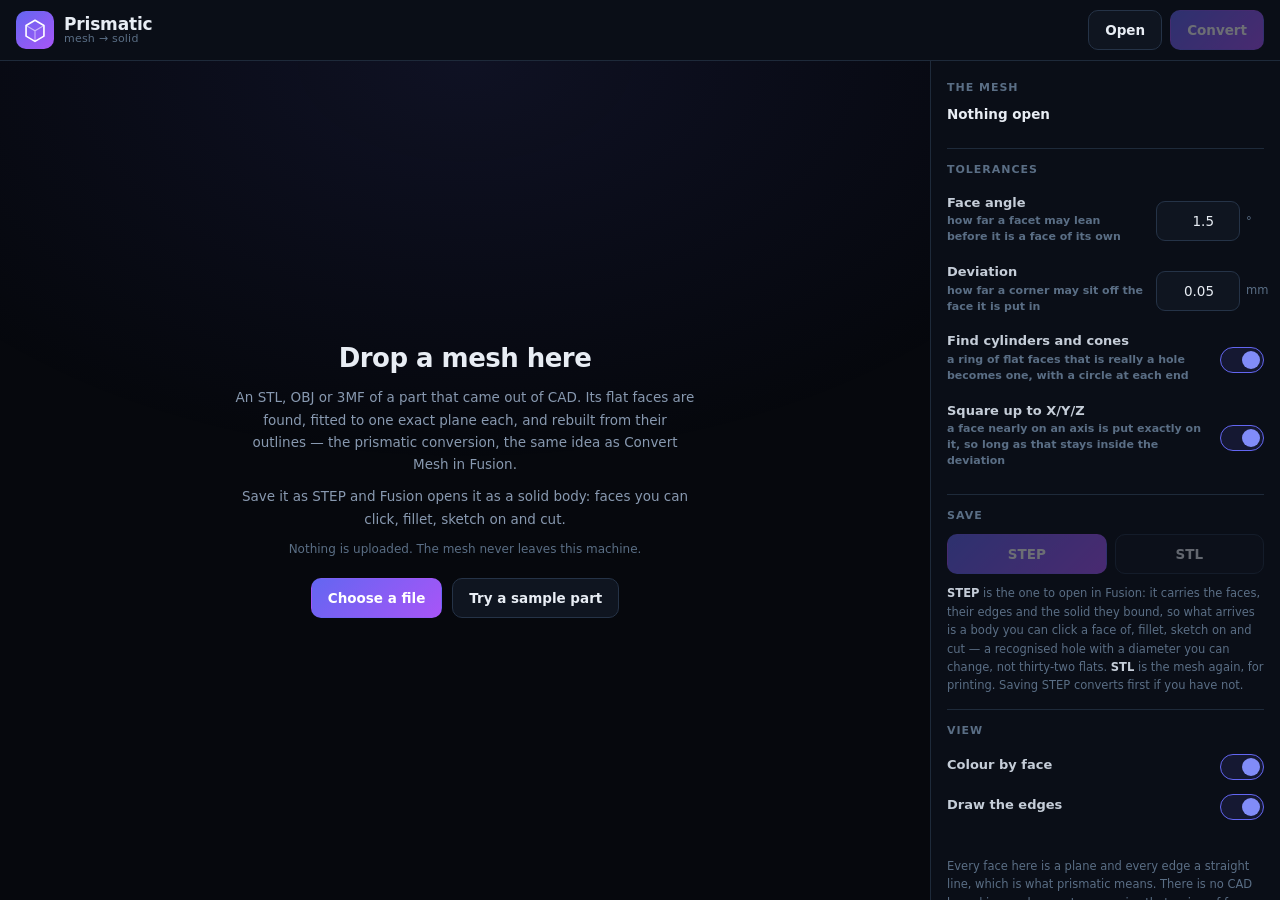
==== commit 5e8df504: "Recognise the shapes the flat faces came from A bore arrives as thirty-two little planes and, left a" ====
--- a/prismatic/index.html
+++ b/prismatic/index.html
@@ -80,6 +80,12 @@
           <span class="pr-num"><input id="opt-deviation" type="number" inputmode="decimal" min="0.001" max="2" step="0.01" value="0.05"><i>mm</i></span>
         </div>
         <div class="pr-field">
+          <label for="opt-recognise">Find cylinders and cones
+            <small>a ring of flat faces that is really a hole becomes one, with a circle at each end</small>
+          </label>
+          <span class="pr-switch"><input id="opt-recognise" type="checkbox" checked><i></i></span>
+        </div>
+        <div class="pr-field">
           <label for="opt-square">Square up to X/Y/Z
             <small>a face nearly on an axis is put exactly on it, so long as that stays inside the deviation</small>
           </label>
@@ -104,7 +110,8 @@
         <p class="pr-hint">
           <b>STEP</b> is the one to open in Fusion: it carries the faces, their
           edges and the solid they bound, so what arrives is a body you can
-          click a face of, fillet, sketch on and cut. <b>STL</b> is the mesh
+          click a face of, fillet, sketch on and cut — a recognised hole with a
+          diameter you can change, not thirty-two flats. <b>STL</b> is the mesh
           again, for printing. Saving STEP converts first if you have not.
         </p>
         <dl class="pr-facts" id="saved"></dl>
@@ -141,8 +148,11 @@
 <script src="../js/vendor/three.min.js"></script>
 <script src="../js/vendor/earcut.js"></script>
 <script src="../js/slicer/loaders.js"></script>
+<script src="primitives.js"></script>
 <script src="prismatic.js"></script>
+<script src="solid.js"></script>
 <script src="step.js"></script>
+<script src="android.js"></script>
 <script src="viewer.js"></script>
 <script src="app.js"></script>
 </body>
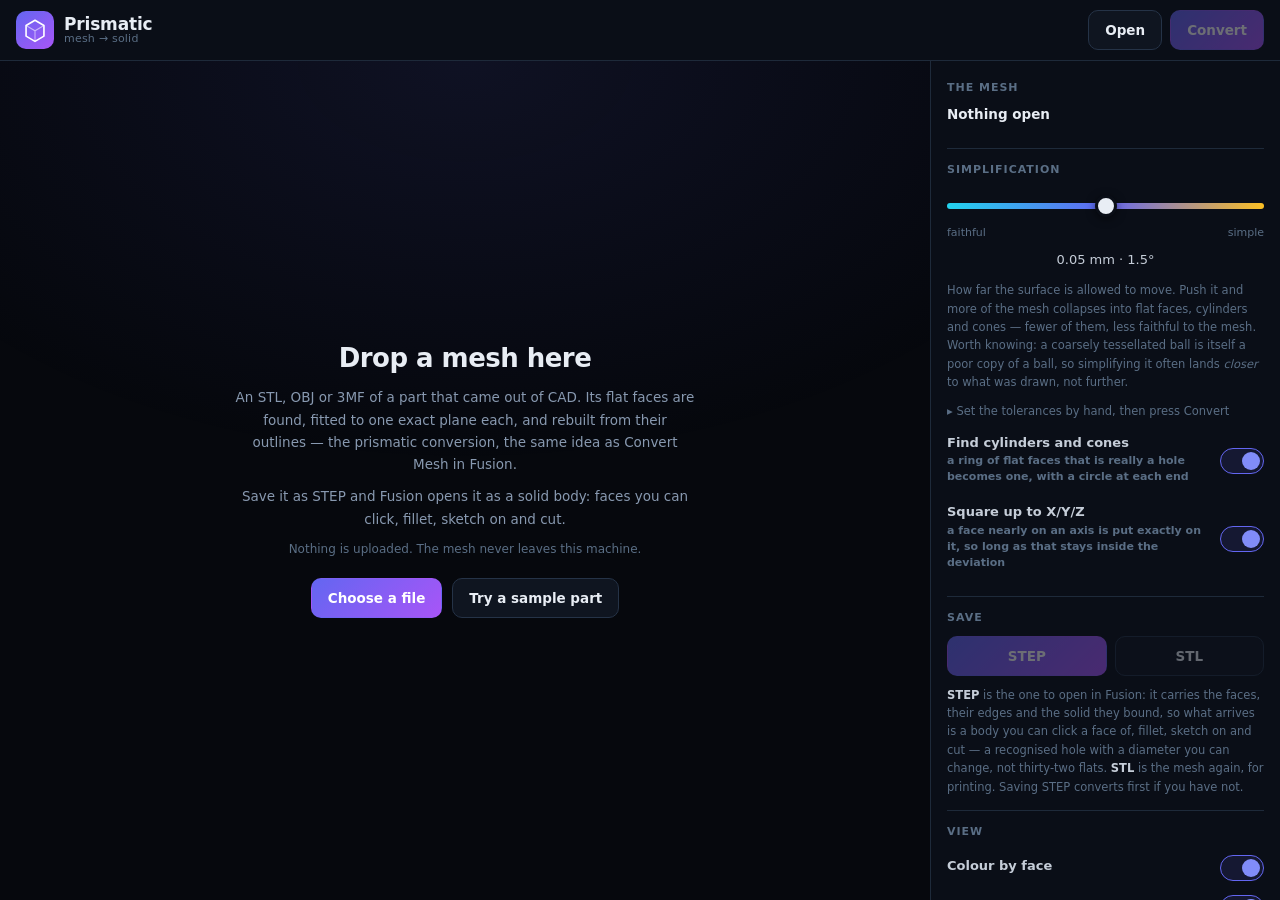
==== commit d49dfe82: "A gauge for how far to simplify, and balls that come back balls Two things, and they turn out to be " ====
--- a/prismatic/index.html
+++ b/prismatic/index.html
@@ -66,19 +66,35 @@
       </section>
 
       <section class="pr-block">
-        <h2>Tolerances</h2>
-        <div class="pr-field">
-          <label for="opt-angle">Face angle
-            <small>how far a facet may lean before it is a face of its own</small>
-          </label>
-          <span class="pr-num"><input id="opt-angle" type="number" inputmode="decimal" min="0.1" max="30" step="0.1" value="1.5"><i>°</i></span>
+        <h2>Simplification</h2>
+        <div class="pr-slider">
+          <input id="opt-simplify" type="range" min="0" max="100" step="1" value="50"
+                 aria-label="How far to simplify the model"/>
+          <div class="pr-scale"><span>faithful</span><span>simple</span></div>
+          <div class="pr-reading" id="simplify-reading">0.05 mm · 1.5°</div>
         </div>
-        <div class="pr-field">
-          <label for="opt-deviation">Deviation
-            <small>how far a corner may sit off the face it is put in</small>
-          </label>
-          <span class="pr-num"><input id="opt-deviation" type="number" inputmode="decimal" min="0.001" max="2" step="0.01" value="0.05"><i>mm</i></span>
-        </div>
+        <p class="pr-hint" id="simplify-note">
+          How far the surface is allowed to move. Push it and more of the mesh
+          collapses into flat faces, cylinders and cones — fewer of them, less
+          faithful to the mesh. Worth knowing: a coarsely tessellated ball is
+          itself a poor copy of a ball, so simplifying it often lands
+          <em>closer</em> to what was drawn, not further.
+        </p>
+        <details class="pr-exact">
+          <summary>Set the tolerances by hand, then press Convert</summary>
+          <div class="pr-field">
+            <label for="opt-angle">Face angle
+              <small>how far a facet may lean before it is a face of its own</small>
+            </label>
+            <span class="pr-num"><input id="opt-angle" type="number" inputmode="decimal" min="0.1" max="30" step="0.1" value="1.5"><i>°</i></span>
+          </div>
+          <div class="pr-field">
+            <label for="opt-deviation">Deviation
+              <small>how far a corner may sit off the face it is put in</small>
+            </label>
+            <span class="pr-num"><input id="opt-deviation" type="number" inputmode="decimal" min="0.001" max="20" step="0.01" value="0.05"><i>mm</i></span>
+          </div>
+        </details>
         <div class="pr-field">
           <label for="opt-recognise">Find cylinders and cones
             <small>a ring of flat faces that is really a hole becomes one, with a circle at each end</small>
--- a/prismatic/style.css
+++ b/prismatic/style.css
@@ -144,6 +144,52 @@
 .pr-switch input:checked + i::after { transform: translateX(18px); background: var(--primary-hover); }
 .pr-switch input:focus-visible + i { outline: 2px solid var(--primary-hover); outline-offset: 2px; }
 
+/* ---- The simplification gauge ---------------------------------------- */
+
+.pr-slider { padding: 4px 0 2px; }
+.pr-slider input[type=range] {
+  -webkit-appearance: none; appearance: none;
+  width: 100%; height: 30px; background: transparent; cursor: pointer; margin: 0;
+}
+.pr-slider input[type=range]::-webkit-slider-runnable-track {
+  height: 6px; border-radius: 999px;
+  background: linear-gradient(90deg, var(--info), var(--primary), var(--warning));
+}
+.pr-slider input[type=range]::-moz-range-track {
+  height: 6px; border-radius: 999px;
+  background: linear-gradient(90deg, var(--info), var(--primary), var(--warning));
+}
+.pr-slider input[type=range]::-webkit-slider-thumb {
+  -webkit-appearance: none; appearance: none;
+  width: 22px; height: 22px; margin-top: -8px; border-radius: 50%;
+  background: var(--text); border: 3px solid var(--bg-elevated);
+  box-shadow: 0 2px 8px rgba(0, 0, 0, .5);
+}
+.pr-slider input[type=range]::-moz-range-thumb {
+  width: 22px; height: 22px; border-radius: 50%;
+  background: var(--text); border: 3px solid var(--bg-elevated);
+}
+.pr-slider input[type=range]:focus-visible { outline: 2px solid var(--primary-hover); outline-offset: 4px; }
+.pr-scale {
+  display: flex; justify-content: space-between;
+  font-size: 11px; color: var(--text-dim); margin-top: -2px;
+}
+.pr-reading {
+  margin-top: 8px; font-size: 13px; font-variant-numeric: tabular-nums;
+  color: var(--text-secondary); text-align: center;
+}
+.pr-reading b { color: var(--text); font-weight: 600; }
+
+.pr-exact { margin-top: 6px; }
+.pr-exact summary {
+  font-size: 11.5px; color: var(--text-dim); cursor: pointer;
+  padding: 6px 0; list-style: none;
+}
+.pr-exact summary::-webkit-details-marker { display: none; }
+.pr-exact summary::before { content: '▸ '; }
+.pr-exact[open] summary::before { content: '▾ '; }
+.pr-exact summary:hover { color: var(--text-secondary); }
+
 .pr-row { display: flex; gap: 8px; margin-top: 12px; }
 .pr-row .pr-btn { flex: 1 1 auto; }
 
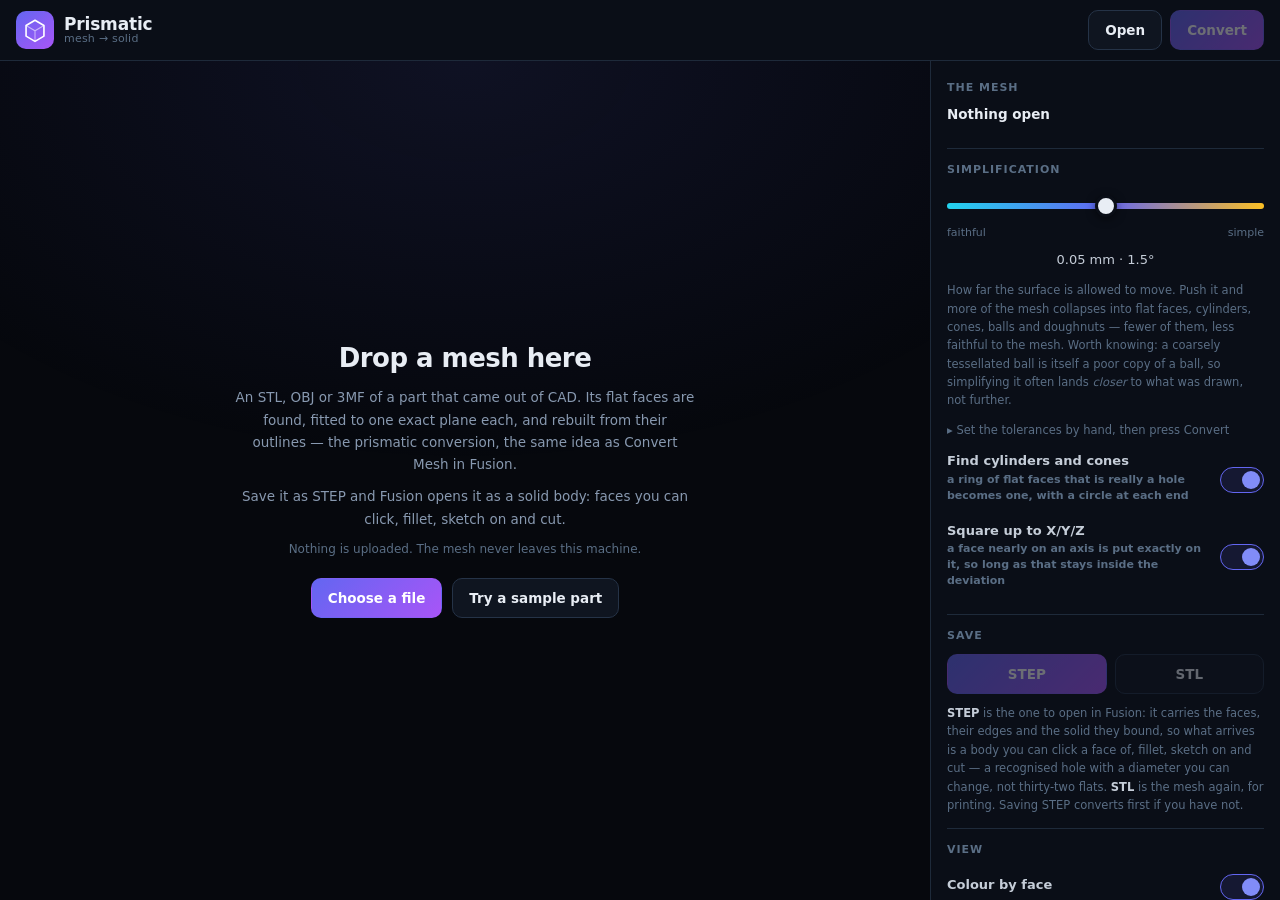
==== commit 56e4eebf: "Recognise doughnuts, and make the gauge mean something all the way along The report was a part that " ====
--- a/prismatic/index.html
+++ b/prismatic/index.html
@@ -75,8 +75,8 @@
         </div>
         <p class="pr-hint" id="simplify-note">
           How far the surface is allowed to move. Push it and more of the mesh
-          collapses into flat faces, cylinders and cones — fewer of them, less
-          faithful to the mesh. Worth knowing: a coarsely tessellated ball is
+          collapses into flat faces, cylinders, cones, balls and doughnuts —
+          fewer of them, less faithful to the mesh. Worth knowing: a coarsely tessellated ball is
           itself a poor copy of a ball, so simplifying it often lands
           <em>closer</em> to what was drawn, not further.
         </p>
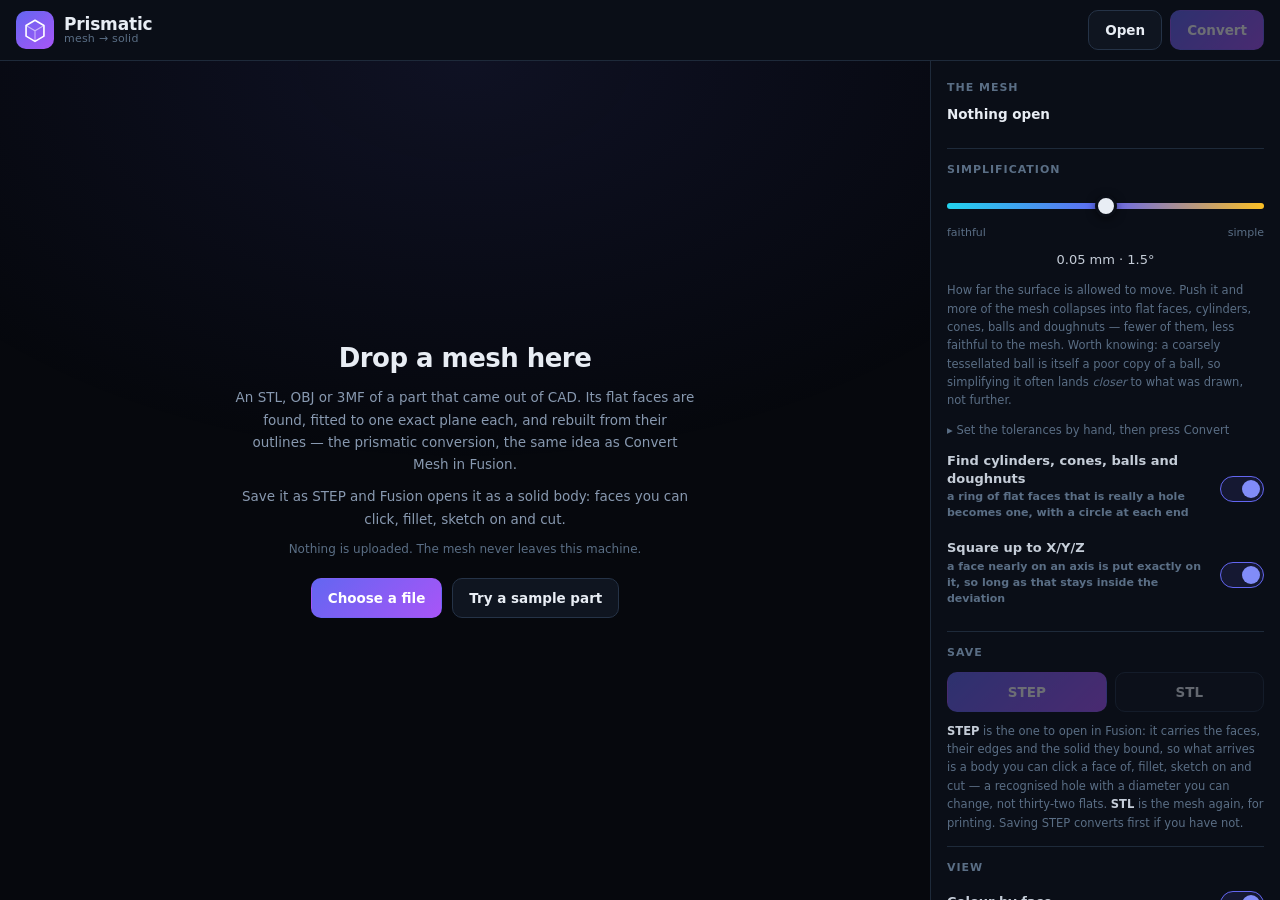
==== commit c8928a54: "Untie the two tolerances, and put the corners on the surfaces they end up on The report was a turned" ====
--- a/prismatic/index.html
+++ b/prismatic/index.html
@@ -94,9 +94,15 @@
             </label>
             <span class="pr-num"><input id="opt-deviation" type="number" inputmode="decimal" min="0.001" max="20" step="0.01" value="0.05"><i>mm</i></span>
           </div>
+          <div class="pr-field">
+            <label for="opt-tolerance">Shape tolerance
+              <small>how far a cylinder, cone, ball or doughnut may sit off the faces it replaces</small>
+            </label>
+            <span class="pr-num"><input id="opt-tolerance" type="number" inputmode="decimal" min="0.001" max="20" step="0.01" value="0.05"><i>mm</i></span>
+          </div>
         </details>
         <div class="pr-field">
-          <label for="opt-recognise">Find cylinders and cones
+          <label for="opt-recognise">Find cylinders, cones, balls and doughnuts
             <small>a ring of flat faces that is really a hole becomes one, with a circle at each end</small>
           </label>
           <span class="pr-switch"><input id="opt-recognise" type="checkbox" checked><i></i></span>
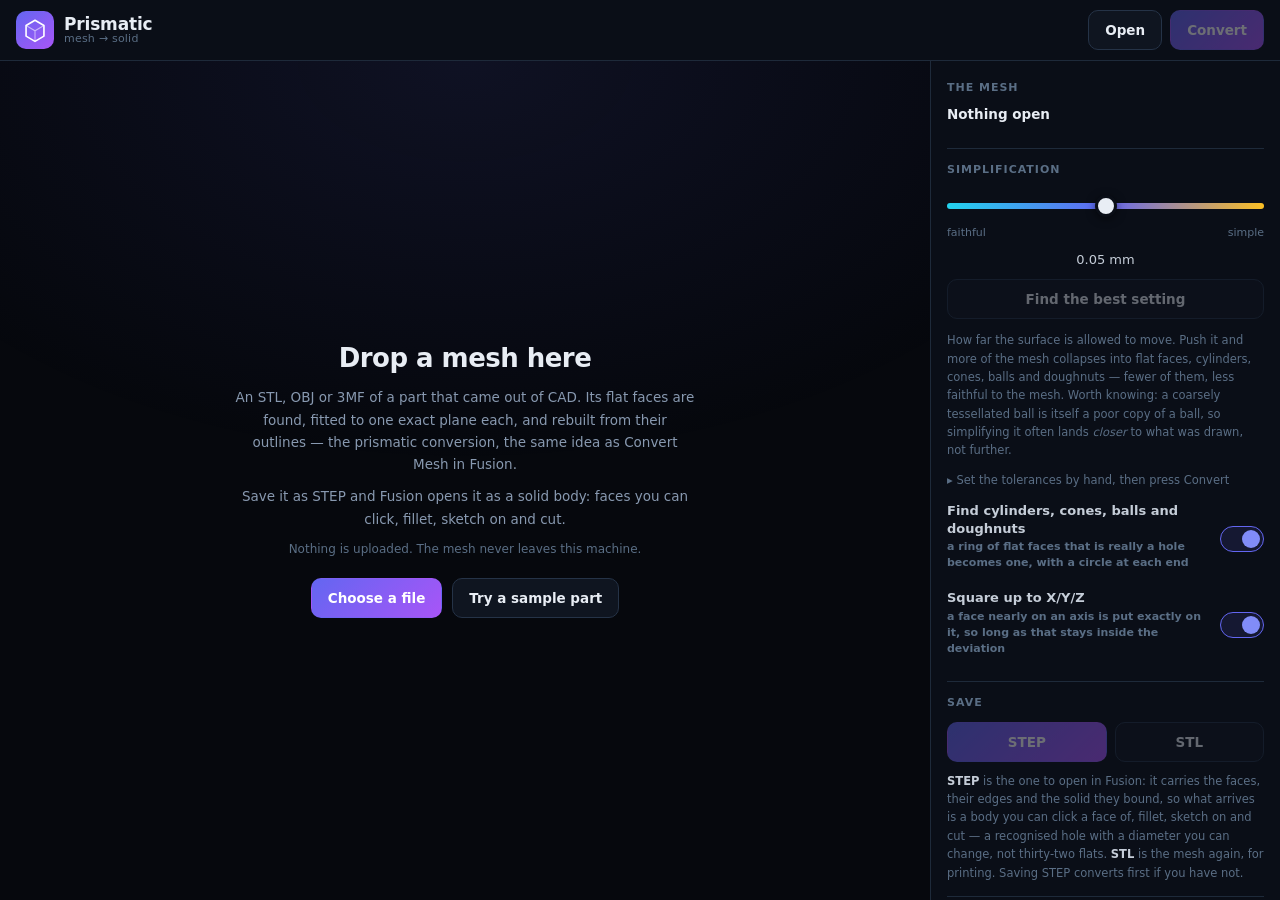
==== commit 677de62a: "One lever on the gauge, and a button that finds where to put it Two asks: stabilise the middle of th" ====
--- a/prismatic/index.html
+++ b/prismatic/index.html
@@ -71,7 +71,9 @@
           <input id="opt-simplify" type="range" min="0" max="100" step="1" value="50"
                  aria-label="How far to simplify the model"/>
           <div class="pr-scale"><span>faithful</span><span>simple</span></div>
-          <div class="pr-reading" id="simplify-reading">0.05 mm · 1.5°</div>
+          <div class="pr-reading" id="simplify-reading">0.05 mm</div>
+          <div class="pr-advice" id="simplify-advice" hidden></div>
+          <button class="pr-btn" id="btn-best" type="button" disabled>Find the best setting</button>
         </div>
         <p class="pr-hint" id="simplify-note">
           How far the surface is allowed to move. Push it and more of the mesh
--- a/prismatic/style.css
+++ b/prismatic/style.css
@@ -253,3 +253,13 @@
   .pr-name small { display: none; }
   .pr-btn { padding: 0 12px; }
 }
+
+/* What the search for a setting found, under the gauge. */
+.pr-advice {
+  margin: 8px 0 0;
+  font-size: 11.5px;
+  line-height: 1.6;
+  color: var(--text-dim);
+}
+.pr-advice b { color: var(--text-secondary); font-weight: 600; }
+#btn-best { margin-top: 10px; width: 100%; }
